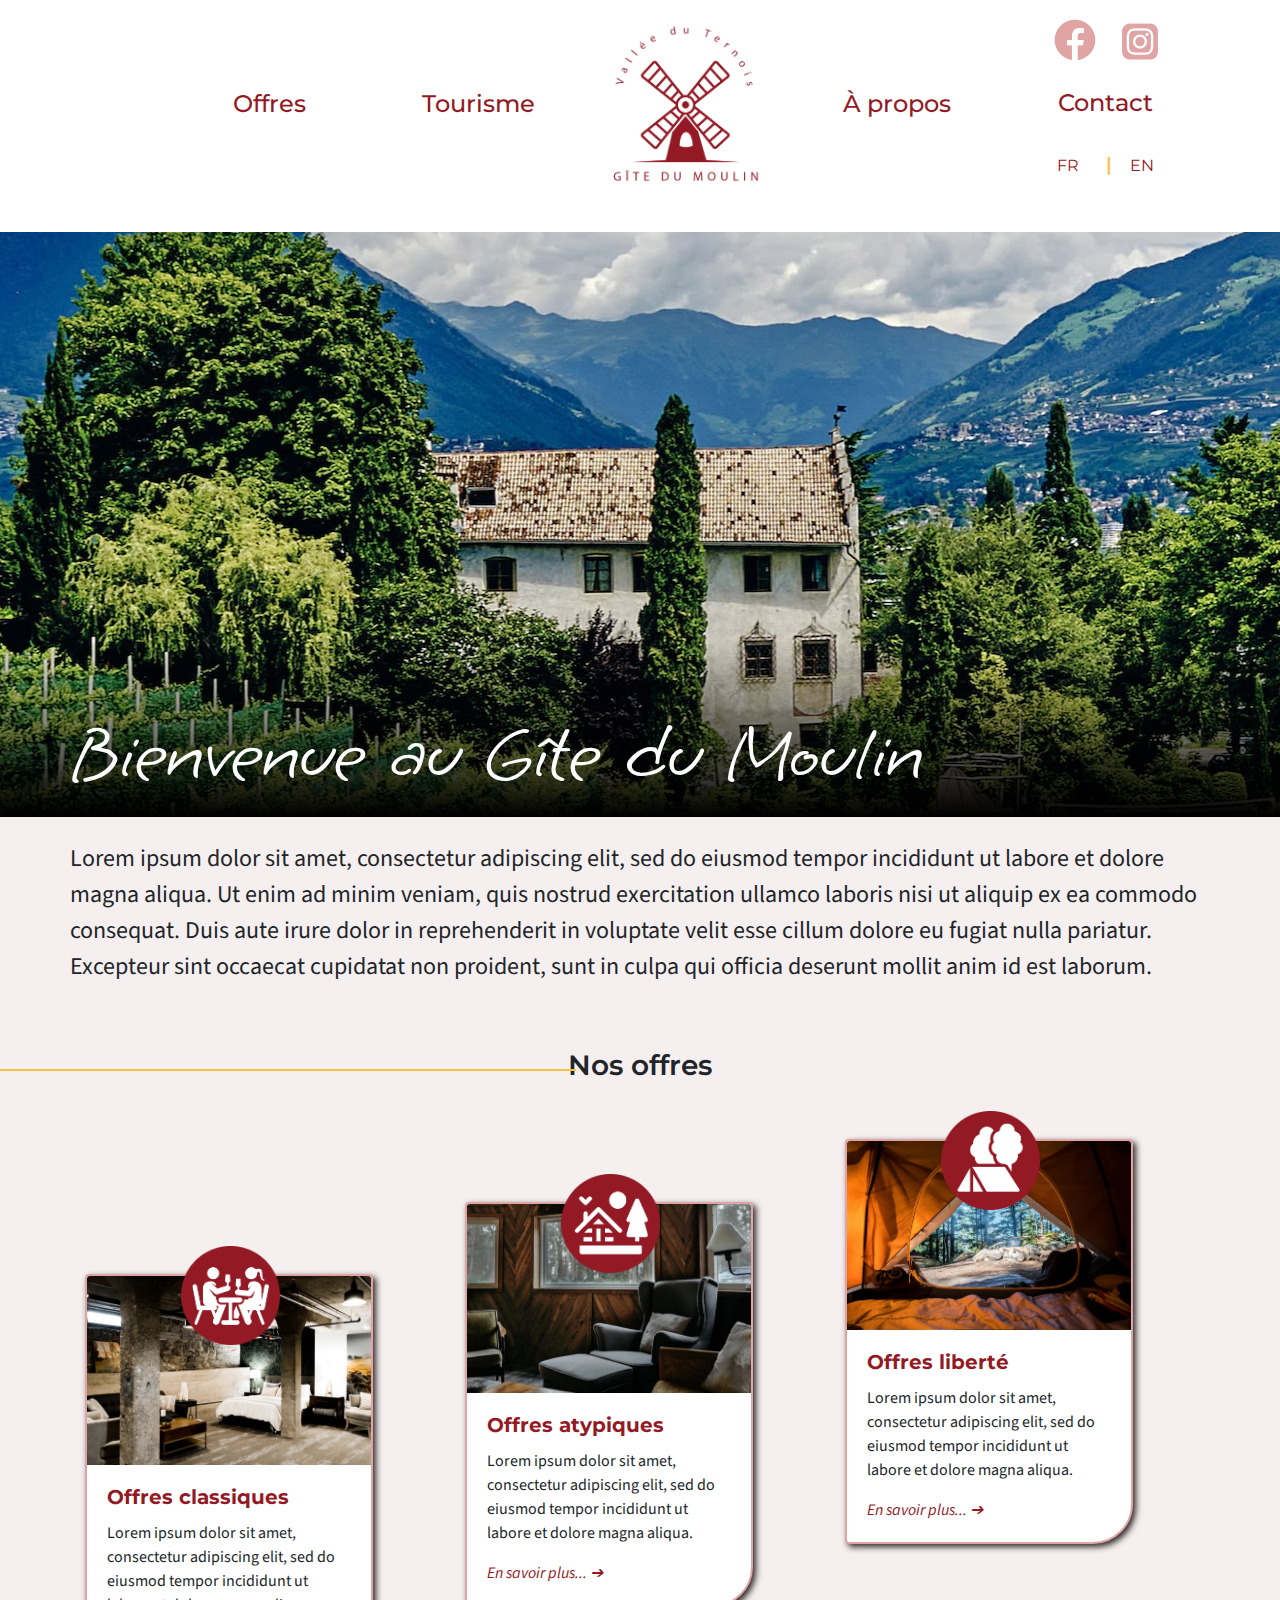
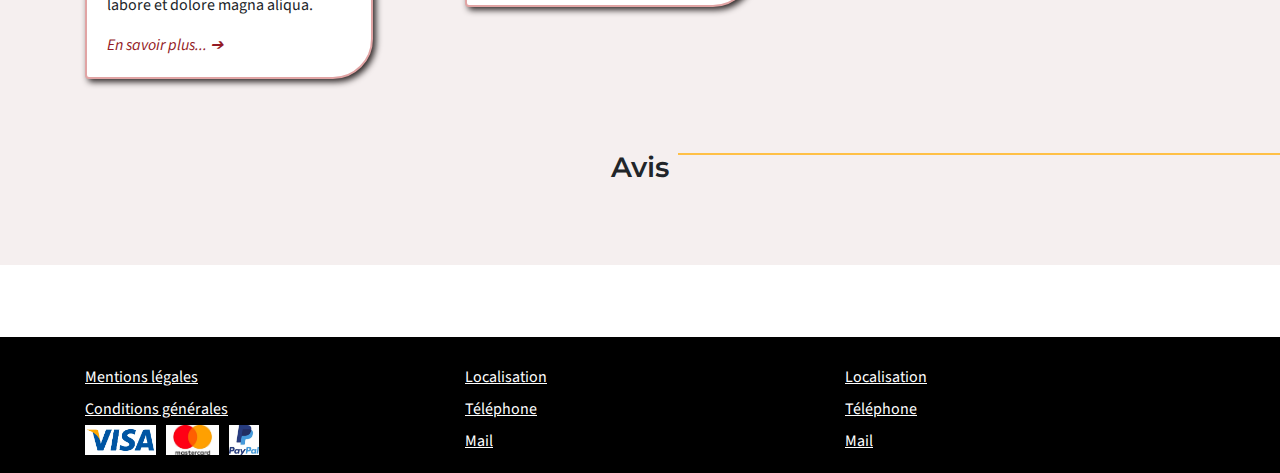
==== index.html @ ad0233e6 "my first comment" ====
<!DOCTYPE html>
<html lang="fr">
<head>
    <meta charset="UTF-8">
    <meta http-equiv="X-UA-Compatible" content="IE=edge">
    <meta name="viewport" content="width=device-width, initial-scale=1.0">
    <link rel="stylesheet" href="https://cdn.jsdelivr.net/npm/bootstrap@4.3.1/dist/css/bootstrap.min.css" integrity="sha384-ggOyR0iXCbMQv3Xipma34MD+dH/1fQ784/j6cY/iJTQUOhcWr7x9JvoRxT2MZw1T" crossorigin="anonymous">
    <link href="script.css" rel="stylesheet">
    <link href='https://fonts.googleapis.com/css?family=Grape Nuts' rel='stylesheet'>
    <link href='https://fonts.googleapis.com/css?family=Source+Sans+Pro' rel='stylesheet'>
    <link href='https://fonts.googleapis.com/css?family=Montserrat' rel='stylesheet'>
    <link rel="stylesheet" href="https://use.fontawesome.com/releases/v5.6.3/css/all.css" integrity="sha384-UHRtZLI+pbxtHCWp1t77Bi1L4ZtiqrqD80Kn4Z8NTSRyMA2Fd33n5dQ8lWUE00s/" crossorigin="anonymous">
    <title>Accueil - Gîte du Moulin</title>
</head>
<body>
    <header>
        <nav>
            <div class="container">
                <div class="row">
                    <div class="col-md-10"><br></div>
                    <div class="col-md-1 d-flex justify-content-end"><a class="logo" href="https://www.facebook.com/"><img src="Images/face1.png" alt="Logo facebook" width="50"></a></div>
                    <div class="col-md_1 d-flex justify-content-start"><a class="logo" href="https://www.instagram.com/?hl=fr"><img src="Images/insta1.png" alt="Logo instagram" width="50"></a></div>
                </div>
            </div>
            <div class="container">
                <div class="row">
                    <div class="col-md-1"></div>
                    <div class="col-md 2 d-flex align-items-center justify-content-center"><a class="entete" href="offres.html">Offres</a></div>
                    <div class="col-md 2 d-flex align-items-center justify-content-center"><a class="entete" href="tourisme.html">Tourisme</a></div>
                    <div class="col-md 2 d-flex align-items-center justify-content-center"><a href="index.html"><img src="Images/logo_label.png" alt="Logo Gîte du Moulin" width="150"></a></div>
                    <div class="col-md 2 d-flex align-items-center justify-content-center"><a class="entete" href="Apropos.html">À propos</a></div>
                    <div class="col-md 2 d-flex align-items-center justify-content-center" id="entete"><a class="entete" href="Contact.html">Contact</a></div>
                </div>
            </div>
            <div class="container">
                <div class="row">
                    <div class="col-md-10"><br></div>
                    <div class="col-md-1 d-flex justify-content-center"><a class="langue" href="index.html">FR</a></div>
                    <div class="col-md-1 d-flex justify-content-start"><a class="langue" href="index-en.html"><span class="ligneLangue">|</span> EN</a></div>
                </div>
            </div>
        </nav>
    </header>
    <br>
    <article class="accueil">
            <div class="container">
                <div class="row">
                    <div class="align-items-start justify-content-start"><h1>Bienvenue au Gîte du Moulin</h1></div>
                </div>
            </div>
    </article>
    <article class="rose">
        <br>
        <div class="container">
            <div class="row">
                <p class="presentation">Lorem ipsum dolor sit amet, consectetur adipiscing elit, sed do eiusmod tempor incididunt ut labore et dolore magna aliqua. Ut enim ad minim veniam, quis nostrud exercitation ullamco laboris nisi ut aliquip ex ea commodo consequat. Duis aute irure dolor in reprehenderit in voluptate velit esse cillum dolore eu fugiat nulla pariatur. Excepteur sint occaecat cupidatat non proident, sunt in culpa qui officia deserunt mollit anim id est laborum.</p>
            </div>
        </div>
        <br><br>
    </article>
    <article class="rose">
        <div class="gauche"></div> 
            <div class="container">
                <div class="row">
                    <h3 class=" col-12 align-items-center justify-content-center">Nos offres</h3>
                </div>
            </div>
            <br><br>
    </article>
    <article class="rose">
        <div class="gauche"></div> 
            <div class="container">
                <div class="row">
                    <div class="col-md-4">
                        <div class="card decalerbas" style="width: 18rem;">
                            <img class="picto" src="Images/picto1.png">
                            <img class="card-img-top" src="Images/tradi.jpg" alt="offres classiques">
                            <div class="card-body">
                              <h5 class="card-title">Offres classiques</h5>
                              <p class="card-text">Lorem ipsum dolor sit amet, consectetur adipiscing elit, sed do eiusmod tempor incididunt ut labore et dolore magna aliqua.</p>
                              <a href="#" class="savoirplus">En savoir plus... ➔</a>
                            </div>
                          </div>
                    </div>
                    <div class="col-md-4">
                        <div class="card decalermoyen" style="width: 18rem;">
                            <img class="picto" src="Images/picto2.png">
                            <img class="card-img-top" src="Images/atypique.jpg" alt="offres atypiques">
                            <div class="card-body">
                              <h5 class="card-title">Offres atypiques</h5>
                              <p class="card-text">Lorem ipsum dolor sit amet, consectetur adipiscing elit, sed do eiusmod tempor incididunt ut labore et dolore magna aliqua.</p>
                              <a href="#" class="savoirplus">En savoir plus... ➔</a>
                            </div>
                          </div>
                    </div>
                    <div class="col-md-4">
                        <div class="card" style="width: 18rem;">
                            <img class="picto " src="Images/picto3.png">
                            <img class="card-img-top" src="Images/liberte.jpg" alt="offres liberté">
                            <div class="card-body">
                              <h5 class="card-title">Offres liberté</h5>
                              <p class="card-text">Lorem ipsum dolor sit amet, consectetur adipiscing elit, sed do eiusmod tempor incididunt ut labore et dolore magna aliqua.</p>
                              <a href="#" class="savoirplus">En savoir plus... ➔</a>
                            </div>
                          </div>
                    </div>
                </div>
            </div>
            <br><br><br>
    </article>
    <article class="rose">
    <div class="droite"></div>
            <div class="container">
                <div class="row">
                    <h3 class=" col-12 align-items-center justify-content-center">Avis</h3>
                </div>
            </div>
            <br><br><br>
    </article>
    <article>
        <div class="container">
            <div class="row">
                <div class="col-2"></div>
                <div class="col-8">
                    
                </div>
                <div class="col-2"></div>
            </div>
        </div>
        <br><br><br>
    </article>

    <footer class="black">
        <div class="container">
            <div class="row">
                <div class="col-4">
                    <br>
                    <ul>
                        <li><a href="ml.html" class="propre">Mentions légales</a></li>
                        <li><a href="cg.html" class="propre">Conditions générales</a></li>
                        <li><img src="Images/visa.jpg" height="30px" class="propre"><img src="Images/masterclass.jfif" height="30px" class="propre"><img src="Images/paypal.jfif" height="30px" class="propre"></li>
                    </ul>
                </div>
                <div class="col-4">
                    <br>
                    <ul>
                        <li><i class="fas fa-sharp fa-solid fa-location-dot fa-inverse"></i><span> </span><a href="ml.html" class="propre">Localisation</a></li>
                        <li><i class="fas fa-solid fa-phone fa-inverse"></i><span> </span><a href="cg.html" class="propre">Téléphone</a></li>
                        <li><i class="fas fa-solid fa-envelope fa-inverse"></i><span> </span><a href="cg.html" class="propre">Mail</a></li>
                    </ul>
                </div>
                <div class="col-4">
                    <br>
                    <ul>
                        <li><a href="ml.html" class="propre">Localisation</a></li>
                        <li><a href="cg.html" class="propre">Téléphone</a></li>
                        <li><a href="cg.html" class="propre">Mail</a></li>
                    </ul>
                </div>
            </div>
        </div>
    </footer>
    <script src="main.js"></script>
</body>
</html>
---- script.css ----
* {
padding:0;
margin:0;
text-decoration:none;
list-style-type:none;
}

body {
padding:0;
margin:0;
width:100%;
}

p {
    font-family:"Source Sans Pro", sans-serif;
}

.presentation {

    font-size:1.5em;
}

html{
    height:100%;
    }

.containertop {
    height: 200px;
    position: relative;
}

.entete {
    font-weight:500;
    color:#931A25;
    font-family:"Montserrat", sans-serif;
    font-size:1.5em;
    text-decoration:none;
    transition: 0.3s;
    width:100%;
    text-align:center;
    border-radius:10px;
    padding-top:10px;
    padding-bottom:10px;
}

.entete:hover {
    text-decoration:none;
    background-color:#FFC046;
    background-size :100%;
    color:white;
    width:100%;
    text-align:center;
    transition: 0.3s;
    border-radius:10px;
    padding-top:10px;
    padding-bottom:10px;
}

.logo {
    top:15px;
    position:absolute;
}

.langue {
    top:-30px;
    position:absolute;
    color:#931A25;
    font-family:"Montserrat", sans-serif;
    font-weight:400;
}

.langue:hover {
    color:#FFC046 !important;
}

.ligneLangue {
    color:#FFC046;
    position:absolute;
    font-size:larger;
    font-weight:600;
    right:42px;
    bottom:-1px;
    }


.logo:hover {
    transform: scale(1.2);
    transition:0.3s;
}

.accueil {
    background: linear-gradient(to bottom, rgba(0, 0, 0, 0) 70%, rgb(0, 0, 0) 100%), url('Images/accueil.jpg');
    background-position:center center;
    background-repeat: no-repeat;
    height:65vh;
}

h1 {
    color:white;
    font-family:"grape nuts";
    font-size:5em;
    position:absolute;
    bottom:10%;
}

#entete {
    margin-top:42px;
    margin-bottom:44px;
}

h3 {
    font-family:"Montserrat", sans-serif;
    text-align:center;
    font-weight:600;
}

.gauche {
width:45%;
height:2px;
background-color: #FFC046;
position:absolute;
left:0px;
bottom:-19vh;
font-size:0;
}

.savoirplus {
    color:#931A25;
    font-family:"Source Sans Pro", sans-serif;
    font-style:italic;
}

.savoirplus:hover {
    color:#FFC046;
}

.rose {
    background-color:#F5EFEF;
}

h5 {
    font-family:"Montserrat", sans-serif;
    color:#931A25;

    font-weight:bold;
}

.picto {
    position:absolute;
    width:35%;
    left:33%;
    top:-30px;
}

.card {
    border:2px solid #E1A4A4;
    border-bottom-right-radius:40px;
    box-shadow: 3px 3px 6px rgb(46, 40, 40);
}

.decalerbas {
    margin-top:15vh;
}

.decalermoyen {
    margin-top:7vh;
}

.droite {
    width:47%;
    height:2px;
    background-color: #FFC046;
    position:absolute;
    right:0px;
    bottom:-95vh;
    font-size:0;
}

.black {
    background-color: black;
}

.propre {
    font-family:"Source Sans Pro", sans-serif;
    color:white;
    text-decoration: underline;
    line-height:2;
    margin-right:10px;
    list-style: none;
}

ul {
    list-style: none;
}

li {
    list-style:none;
}
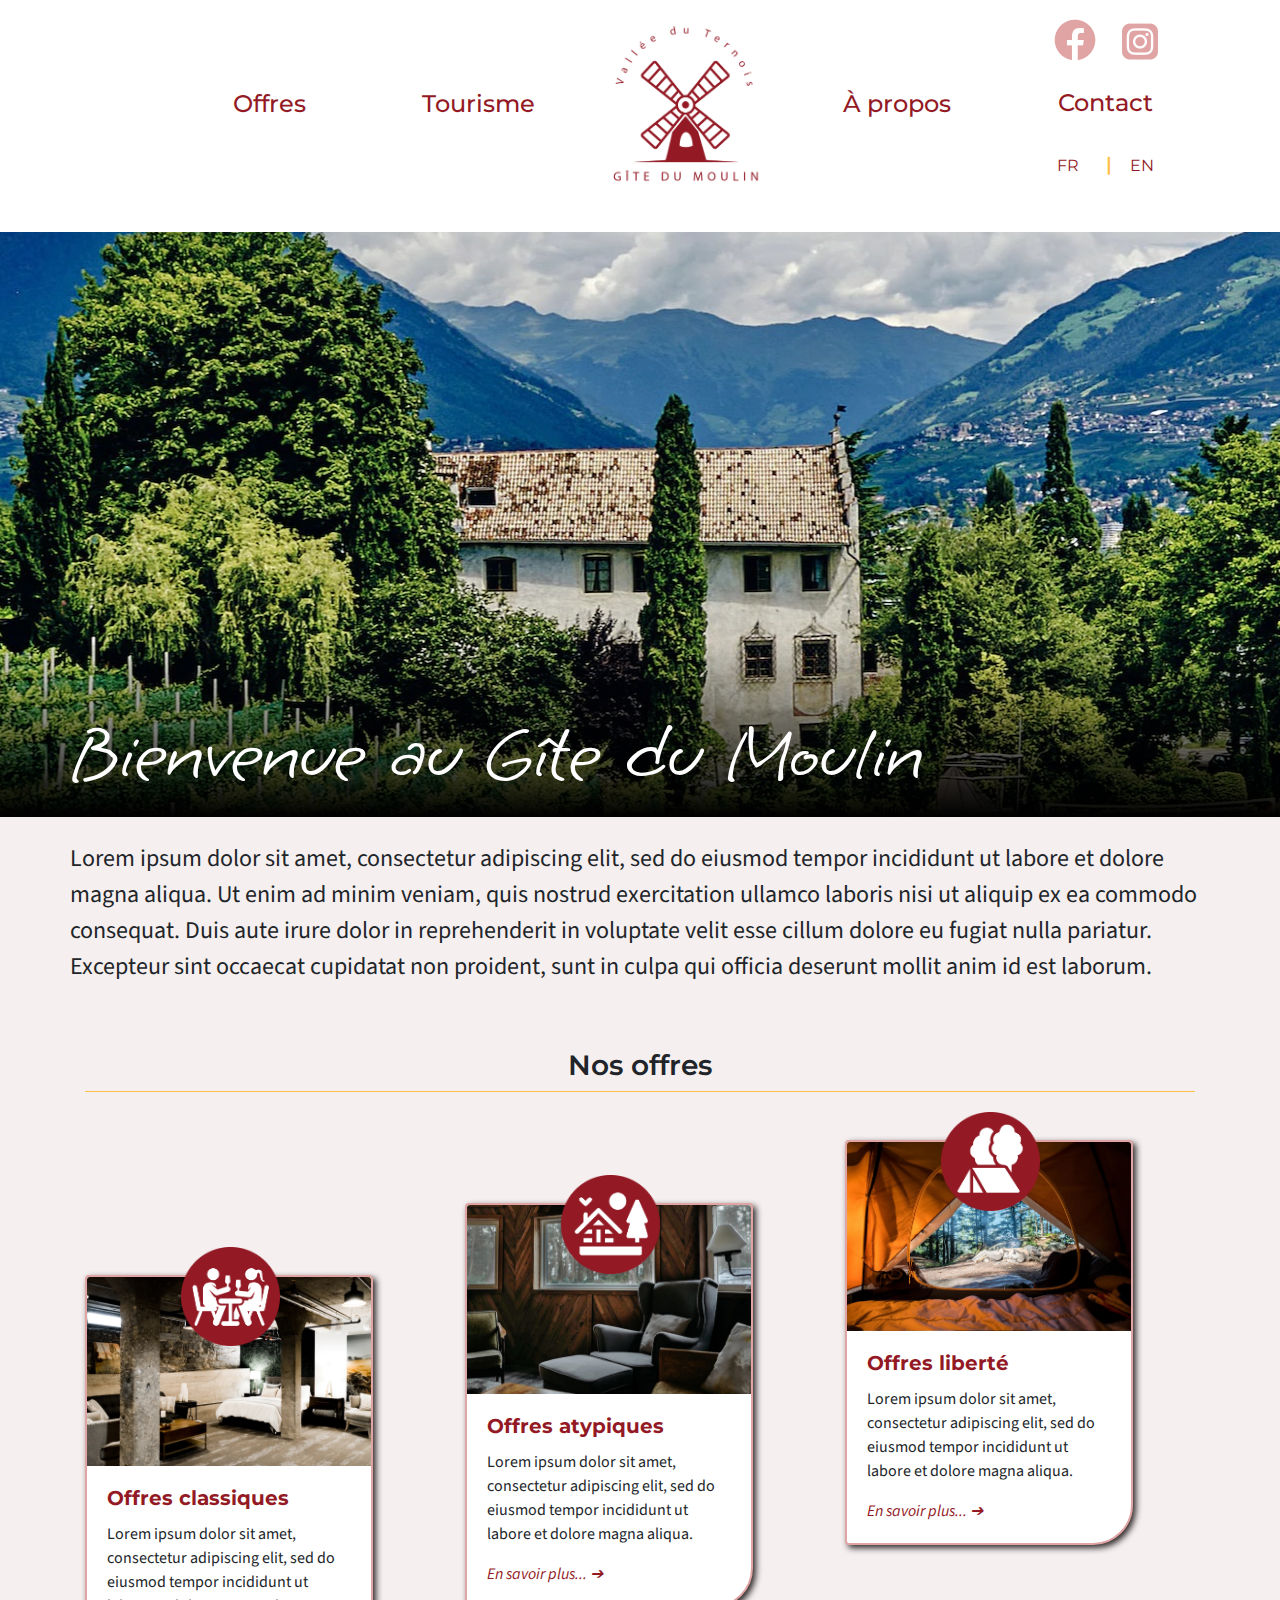
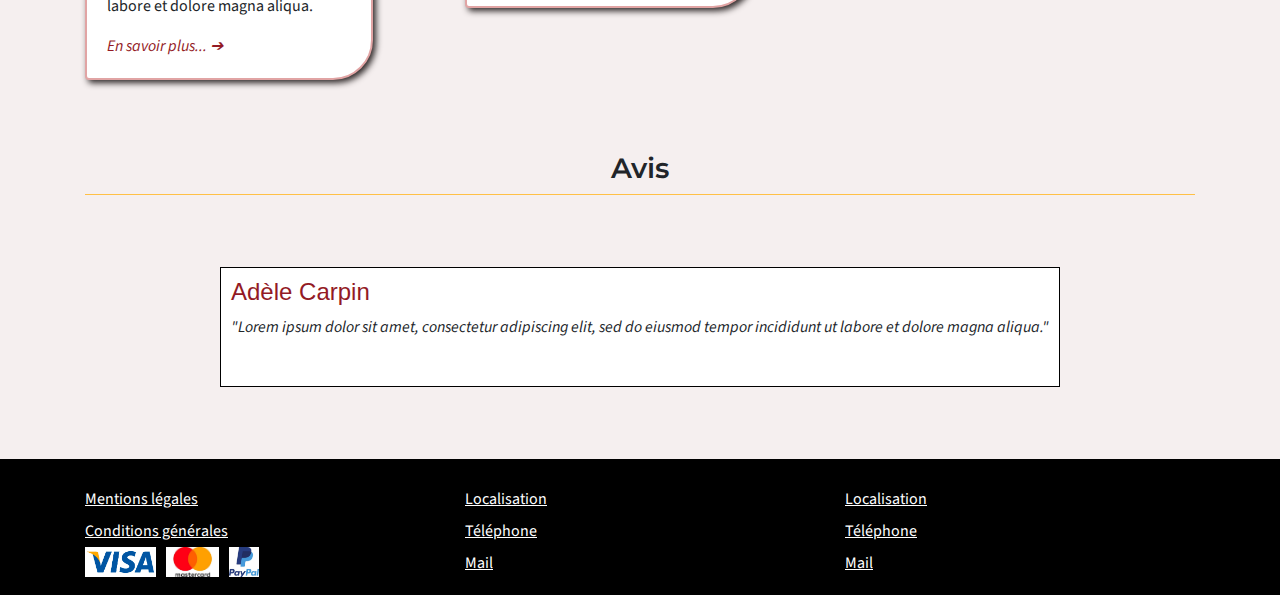
==== commit ba412712: "seconde version" ====
--- a/index.html
+++ b/index.html
@@ -4,7 +4,7 @@
     <meta charset="UTF-8">
     <meta http-equiv="X-UA-Compatible" content="IE=edge">
     <meta name="viewport" content="width=device-width, initial-scale=1.0">
-    <link rel="stylesheet" href="https://cdn.jsdelivr.net/npm/bootstrap@4.3.1/dist/css/bootstrap.min.css" integrity="sha384-ggOyR0iXCbMQv3Xipma34MD+dH/1fQ784/j6cY/iJTQUOhcWr7x9JvoRxT2MZw1T" crossorigin="anonymous">
+    <link rel="stylesheet" href="https://cdn.jsdelivr.net/npm/bootstrap@4.6.1/dist/css/bootstrap.min.css">
     <link href="script.css" rel="stylesheet">
     <link href='https://fonts.googleapis.com/css?family=Grape Nuts' rel='stylesheet'>
     <link href='https://fonts.googleapis.com/css?family=Source+Sans+Pro' rel='stylesheet'>
@@ -17,7 +17,7 @@
         <nav>
             <div class="container">
                 <div class="row">
-                    <div class="col-md-10"><br></div>
+                    <div class="col-md-10 col-sm-12"><br></div>
                     <div class="col-md-1 d-flex justify-content-end"><a class="logo" href="https://www.facebook.com/"><img src="Images/face1.png" alt="Logo facebook" width="50"></a></div>
                     <div class="col-md_1 d-flex justify-content-start"><a class="logo" href="https://www.instagram.com/?hl=fr"><img src="Images/insta1.png" alt="Logo instagram" width="50"></a></div>
                 </div>
@@ -59,11 +59,11 @@
         <br><br>
     </article>
     <article class="rose">
-        <div class="gauche"></div> 
             <div class="container">
                 <div class="row">
                     <h3 class=" col-12 align-items-center justify-content-center">Nos offres</h3>
                 </div>
+                <div class="limitation"></div>
             </div>
             <br><br>
     </article>
@@ -109,25 +109,55 @@
             <br><br><br>
     </article>
     <article class="rose">
-    <div class="droite"></div>
             <div class="container">
                 <div class="row">
                     <h3 class=" col-12 align-items-center justify-content-center">Avis</h3>
                 </div>
+                <div class="limitation"></div>
             </div>
             <br><br><br>
     </article>
     <article>
-        <div class="container">
-            <div class="row">
-                <div class="col-2"></div>
-                <div class="col-8">
-                    
+        <article class="rose">
+            <div class="container">
+                <div class="row">
+                    <div class="col-md-1"></div>
+                    <div class="col-md-10 d-flex align-items-center justify-content-center">
+                        <div id="carouselExampleControls" class="carousel slide " data-bs-ride="carousel">
+                            <div class="carousel-inner ">
+                            <div class="carousel-item active marjorie">
+                                <h4>Adèle Carpin</h4>
+                                <p>"Lorem ipsum dolor sit amet, consectetur adipiscing elit, sed do eiusmod tempor incididunt ut labore et dolore magna aliqua."</p>
+                                <i class="fas fa-solid fa-star gold"></i><i class="fas fa-solid fa-star gold"></i><i class="fas fa-solid fa-star gold"></i><i class="fas fa-solid fa-star gold"></i><i class="fas fa-solid fa-star"></i>
+                            </div>
+                            <div class="carousel-item marjorie">
+                                <h4>Léon Calabri</h4>
+                                <p>"Lorem ipsum dolor sit amet, consectetur adipiscing elit, sed do eiusmod tempor incididunt ut labore et dolore magna aliqua."</p>
+                                <i class="fas fa-solid fa-star gold"></i><i class="fas fa-solid fa-star gold"></i><i class="fas fa-solid fa-star gold"></i><i class="fas fa-solid fa-star gold"></i><i class="fas fa-solid fa-star gold"></i>
+                            </div>
+                            <div class="carousel-item marjorie">
+                                <h4>Andreas Petrovizky</h4>
+                                <p>"Lorem ipsum dolor sit amet, consectetur adipiscing elit, sed do eiusmod tempor incididunt ut labore et dolore magna aliqua."</p>
+                                <i class="fas fa-solid fa-star gold"></i><i class="fas fa-solid fa-star gold"></i><i class="fas fa-solid fa-star gold"></i><i class="fas fa-solid fa-star"></i><i class="fas fa-solid fa-star"></i>
+                            </div>
+                            <div class="carousel-item marjorie">
+                                <h4>Margareth Kievfield</h4>
+                                <p>"Lorem ipsum dolor sit amet, consectetur adipiscing elit, sed do eiusmod tempor incididunt ut labore et dolore magna aliqua."</p>
+                                <i class="fas fa-solid fa-star gold"></i><i class="fas fa-solid fa-star gold"></i><i class="fas fa-solid fa-star gold"></i><i class="fas fa-solid fa-star gold "></i><i class="fas fa-solid fa-star"></i>
+                            </div>
+                            <div class="carousel-item marjorie">
+                                <h4>Alexis Ragin</h4>
+                                <p>"Lorem ipsum dolor sit amet, consectetur adipiscing elit, sed do eiusmod tempor incididunt ut labore et dolore magna aliqua."</p>
+                                <i class="fas fa-solid fa-star gold"></i><i class="fas fa-solid fa-star gold"></i><i class="fas fa-solid fa-star gold"></i><i class="fas fa-solid fa-star gold"></i><i class="fas fa-solid fa-star gold"></i>
+                            </div>
+                            </div>
+                            </div>
+                        </div>
+                    </div>
+                    </div>
                 </div>
-                <div class="col-2"></div>
-            </div>
-        </div>
-        <br><br><br>
+                <br><br><br>
+        </article>
     </article>
 
     <footer class="black">
@@ -144,7 +174,7 @@
                 <div class="col-4">
                     <br>
                     <ul>
-                        <li><i class="fas fa-sharp fa-solid fa-location-dot fa-inverse"></i><span> </span><a href="ml.html" class="propre">Localisation</a></li>
+                        <li><i class="fas fa-sharp fa-solid fa-map fa-inverse"></i><span> </span><a href="ml.html" class="propre">Localisation</a></li>
                         <li><i class="fas fa-solid fa-phone fa-inverse"></i><span> </span><a href="cg.html" class="propre">Téléphone</a></li>
                         <li><i class="fas fa-solid fa-envelope fa-inverse"></i><span> </span><a href="cg.html" class="propre">Mail</a></li>
                     </ul>
@@ -152,7 +182,7 @@
                 <div class="col-4">
                     <br>
                     <ul>
-                        <li><a href="ml.html" class="propre">Localisation</a></li>
+                        <li><a href="ml.html" class="propre">Localisation</a><i class="fas fa-brands fa-facebook fa-inverse"></i><i class="fas fa-brands fa-instagram fa-inverse"></i></li>
                         <li><a href="cg.html" class="propre">Téléphone</a></li>
                         <li><a href="cg.html" class="propre">Mail</a></li>
                     </ul>
@@ -160,7 +190,10 @@
             </div>
         </div>
     </footer>
+    <script src="https://cdn.jsdelivr.net/npm/@popperjs/core@2.9.2/dist/umd/popper.min.js" integrity="sha384-IQsoLXl5PILFhosVNubq5LC7Qb9DXgDA9i+tQ8Zj3iwWAwPtgFTxbJ8NT4GN1R8p" crossorigin="anonymous"></script>
+    <script src="https://cdn.jsdelivr.net/npm/bootstrap@5.0.2/dist/js/bootstrap.min.js" integrity="sha384-cVKIPhGWiC2Al4u+LWgxfKTRIcfu0JTxR+EQDz/bgldoEyl4H0zUF0QKbrJ0EcQF" crossorigin="anonymous"></script>
+    
     <script src="main.js"></script>
+    <script src="script.js"></script>
 </body>
-</html>
-
+</html>--- a/script.css
+++ b/script.css
@@ -114,15 +114,12 @@
     font-weight:600;
 }
 
-.gauche {
-width:45%;
-height:2px;
+
+.limitation {
+height:1px;
 background-color: #FFC046;
-position:absolute;
-left:0px;
-bottom:-19vh;
-font-size:0;
-}
+}
+
 
 .savoirplus {
     color:#931A25;
@@ -156,6 +153,12 @@
     border:2px solid #E1A4A4;
     border-bottom-right-radius:40px;
     box-shadow: 3px 3px 6px rgb(46, 40, 40);
+    transition:0.5s;
+}
+
+.card:hover {
+    transform: scale(1.1);
+    transition:0.5s;
 }
 
 .decalerbas {
@@ -164,16 +167,6 @@
 
 .decalermoyen {
     margin-top:7vh;
-}
-
-.droite {
-    width:47%;
-    height:2px;
-    background-color: #FFC046;
-    position:absolute;
-    right:0px;
-    bottom:-95vh;
-    font-size:0;
 }
 
 .black {
@@ -195,4 +188,58 @@
 
 li {
     list-style:none;
+}
+
+.carousel-item {
+    height:120px;
+    width:100%;
+    border:1px solid black;
+    background-color:white;
+
+}
+
+.carousel-item h4{
+    color:#931A25;
+}
+
+.carousel-item p {
+    font-style: italic;
+}
+
+.gold {
+    color:#FFC046;
+}
+
+.marjorie {
+    padding:10px;
+}
+
+.carousel-inner {
+    position:relative;
+    overflow:hidden;
+}
+
+.carousel-slide {
+  display:flex;
+  width: 100%;
+  height: 120px;
+}
+
+.kota {
+    background: url('Images/chalet.webp');
+    margin-left:0px;
+    max-width:800px;
+    min-width:600px;
+
+}
+
+.large {
+    padding:0px;
+    margin:0px;
+}
+
+.miLarge {
+    padding:0;
+    margin:0px;
+    width:15vh;
 }